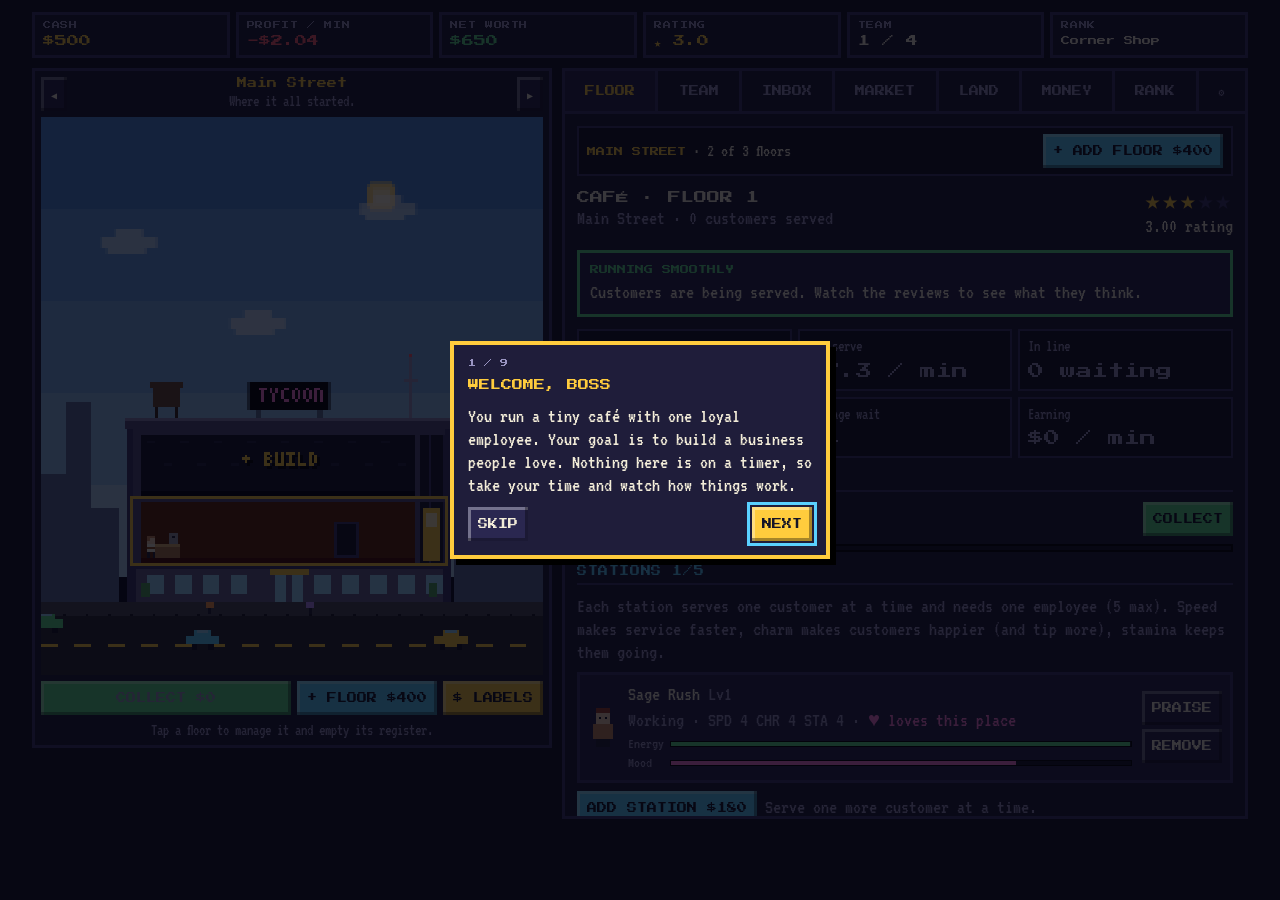
==== web/index.html @ 462e49bc "Add Tower Tycoon web and extension versions Web version deploys to Render as a static site (render.y" ====
<!doctype html>
<html lang="en">
<head>
<meta charset="utf-8">
<meta name="viewport" content="width=device-width,initial-scale=1">
<title>Tower Tycoon</title>
<meta name="description" content="A pixel-art business tycoon game. Build towers floor by floor, hire staff, serve customers, trade stocks and buy land.">
<meta name="theme-color" content="#141428">
<link rel="icon" href="icons/icon32.png">
<link rel="stylesheet" href="style.css">
<link rel="stylesheet" href="game.css">
</head>
<body>
<div class="app">
  <div class="hud" id="hud">
    <div class="stat cash"><b>CASH</b><span id="h-cash">$0</span></div>
    <div class="stat inc"><b>PROFIT / MIN</b><span id="h-inc">$0</span></div>
    <div class="stat nw"><b>NET WORTH</b><span id="h-nw">$0</span></div>
    <div class="stat rate"><b>RATING</b><span id="h-rate">★ 3.0</span></div>
    <div class="stat team"><b>TEAM</b><span id="h-team">1 / 4</span></div>
    <div class="stat rank"><b>RANK</b><span id="h-rank">Corner Shop</span></div>
  </div>

  <div class="main">
    <div class="towerbox" id="towerbox">
      <div class="lotbar">
        <button class="ghost" id="lot-prev" aria-label="Previous property">◀</button>
        <div class="lotname"><b id="lot-name">Main Street</b><span id="lot-bonus" class="muted"></span></div>
        <button class="ghost" id="lot-next" aria-label="Next property">▶</button>
      </div>
      <div class="towerscroll" id="towerscroll"><canvas id="tower" width="180" height="220" aria-label="Your tower. Tap a floor to manage it."></canvas></div>
      <div class="towerfoot">
        <button class="green" id="collect-all">COLLECT $0</button>
        <button class="cyan" id="add-floor">+ FLOOR</button>
        <button class="ghost" id="earn-toggle" aria-pressed="true">$ LABELS</button>
      </div>
      <div class="hint">Tap a floor to manage it and empty its register.</div>
    </div>

    <div class="panel">
      <div class="tabs" role="tablist" id="tabs">
        <button role="tab" data-tab="floor" aria-selected="true">FLOOR</button>
        <button role="tab" data-tab="team">TEAM<span class="badge" id="team-badge" hidden></span></button>
        <button role="tab" data-tab="inbox">INBOX<span class="badge" id="inbox-badge" hidden></span></button>
        <button role="tab" data-tab="market">MARKET</button>
        <button role="tab" data-tab="land">LAND</button>
        <button role="tab" data-tab="money">MONEY</button>
        <button role="tab" data-tab="records">RANK</button>
        <button role="tab" data-tab="settings" aria-label="Settings">⚙</button>
      </div>
      <div class="body" id="body"></div>
    </div>
  </div>
</div>
<div id="notes" class="notes" aria-live="polite"></div>
<div id="modal-root"></div>
<div id="tut-root"></div>
<script src="core.js"></script>
<script src="sfx.js"></script>
<script src="tower.js"></script>
<script src="game.js"></script>
</body>
</html>
---- web/style.css ----
/* Tower Tycoon shared styles. One committed look: a night-time arcade screen. */
[hidden]{display:none!important}
@font-face{font-family:"Press Start 2P";src:url(fonts/pressstart.woff2) format("woff2");font-display:swap}
@font-face{font-family:"VT323";src:url(fonts/vt323.woff2) format("woff2");font-display:swap}
:root{
  --night:#141428; --panel:#1f1d3a; --panel2:#2a2750; --line:#3d3a6e;
  --ink:#f2ecd8; --dim:#9a95c2; --gold:#ffcc3d; --green:#5ee08a; --red:#ff5d6c; --cyan:#5ad1ff; --pink:#ff7ad9; --orange:#ff9b4a;
  --pix:"Press Start 2P", ui-monospace, monospace;
  --term:"VT323", ui-monospace, "Courier New", monospace;
  color-scheme:dark;
}
*{box-sizing:border-box}
html,body{margin:0;min-height:100%}
body{background:var(--night);color:var(--ink);font-family:var(--term);font-size:20px;line-height:1.15;-webkit-font-smoothing:none}
button{font-family:var(--pix);font-size:10px;line-height:1.6;color:var(--night);background:var(--gold);border:0;padding:9px 10px;cursor:pointer;
  box-shadow:inset -3px -3px 0 rgba(0,0,0,.35),inset 3px 3px 0 rgba(255,255,255,.35)}
button:hover{filter:brightness(1.1)}
button:active{transform:translateY(2px)}
button:disabled{background:var(--line);color:var(--dim);cursor:not-allowed;filter:none;transform:none}
button:focus-visible,[tabindex]:focus-visible,input:focus-visible,select:focus-visible{outline:3px solid var(--cyan);outline-offset:2px}
button.ghost{background:var(--panel2);color:var(--ink)}
button.red{background:var(--red)} button.green{background:var(--green)} button.cyan{background:var(--cyan)} button.pink{background:var(--pink)}
h3{font-family:var(--pix);font-size:10px;margin:2px 0;color:var(--cyan);letter-spacing:.06em;font-weight:normal}
.row{display:flex;gap:8px;align-items:center;flex-wrap:wrap}
.spread{justify-content:space-between}
.card{background:var(--panel2);border:3px solid var(--line);padding:8px;display:flex;flex-direction:column;gap:6px;min-width:0}
.card.sel{border-color:var(--gold)}
.grid2{display:grid;grid-template-columns:repeat(auto-fill,minmax(190px,1fr));gap:8px}
.muted{color:var(--dim)}
.pill{font-family:var(--pix);font-size:8px;padding:4px 6px;background:var(--night);color:var(--ink);display:inline-block;white-space:nowrap}
.swatch{width:14px;height:14px;display:inline-block;border:2px solid #000;vertical-align:-2px}
.stars{color:var(--gold);letter-spacing:2px}
.bar{height:8px;background:var(--night);border:2px solid #000;position:relative}
.bar i{position:absolute;left:0;top:0;bottom:0;background:var(--green)}
.up{color:var(--green)} .down{color:var(--red)}
.toast{position:fixed;left:50%;bottom:20px;transform:translateX(-50%);background:var(--night);border:3px solid var(--gold);
  font-family:var(--pix);font-size:9px;line-height:1.6;padding:10px;z-index:60;max-width:90%;box-shadow:4px 4px 0 #000}
.deal{border-color:var(--gold);background:linear-gradient(var(--panel2),var(--panel2)) padding-box}
.deal .kind{font-family:var(--pix);font-size:8px;color:var(--night);background:var(--gold);align-self:flex-start;padding:4px 6px}
.deal b.t{font-family:var(--pix);font-size:11px;line-height:1.5;font-weight:normal}
@media (prefers-reduced-motion:reduce){*{animation:none!important;transition:none!important}}
---- web/game.css ----
.app{max-width:1240px;margin:0 auto;display:flex;flex-direction:column;gap:10px;padding:12px}
.hud{display:grid;grid-template-columns:repeat(auto-fit,minmax(140px,1fr));gap:6px}
.stat{background:var(--panel);border:3px solid var(--line);padding:6px 8px;min-width:0}
.stat b{display:block;font-family:var(--pix);font-size:8px;color:var(--dim);letter-spacing:.08em;margin-bottom:5px;font-weight:normal}
.stat span{font-family:var(--pix);font-size:12px;font-variant-numeric:tabular-nums;white-space:nowrap;overflow:hidden;text-overflow:ellipsis;display:block}
.cash span{color:var(--gold)} .nw span{color:var(--green)} .inc span{color:var(--cyan)} .rate span{color:var(--gold)} .rank span{font-size:9px;line-height:1.4;white-space:normal}
.stat.flash{animation:flash .6s steps(3) 2}
@keyframes flash{50%{border-color:var(--gold);background:var(--panel2)}}
.main{display:grid;grid-template-columns:minmax(320px,520px) 1fr;gap:10px;align-items:start}
@media (max-width:820px){.main{grid-template-columns:1fr}}
.towerbox{background:var(--panel);border:3px solid var(--line);padding:6px;display:flex;flex-direction:column;gap:6px}
.lotbar{display:grid;grid-template-columns:auto 1fr auto;gap:6px;align-items:center}
.lotname{text-align:center;display:flex;flex-direction:column;gap:2px;min-width:0}
.lotname b{font-family:var(--pix);font-size:10px;color:var(--gold);font-weight:normal}
.lotname span{font-size:16px}
.towerscroll{max-height:min(70vh,700px);overflow-y:auto;overflow-x:hidden;background:#0d0d20;scrollbar-color:var(--line) var(--night)}
#tower{width:100%;height:auto;display:block;image-rendering:pixelated;image-rendering:crisp-edges;cursor:pointer}
.towerfoot{display:grid;grid-template-columns:1fr auto auto;gap:6px}
.towerfoot button{font-size:10px}
#earn-toggle[aria-pressed="true"]{background:var(--gold);color:var(--night)}
.hint{font-size:16px;color:var(--dim);text-align:center}
.panel{background:var(--panel);border:3px solid var(--line);min-width:0;display:flex;flex-direction:column}
.tabs{display:flex;flex-wrap:wrap;border-bottom:3px solid var(--line)}
.tabs button{flex:1 1 auto;background:transparent;color:var(--dim);box-shadow:none;padding:12px 8px;border-right:3px solid var(--line);position:relative}
.tabs button:last-child{border-right:0}
.tabs button[aria-selected="true"]{background:var(--panel2);color:var(--gold)}
.badge{position:absolute;top:2px;right:2px;background:var(--red);color:var(--ink);font-size:7px;padding:2px 3px}
.body{padding:12px;display:flex;flex-direction:column;gap:12px;height:min(78vh,820px);overflow:auto}
.sec{display:flex;flex-direction:column;gap:8px}
.sec>h3{border-bottom:2px solid var(--line);padding-bottom:6px}
.why{border:3px solid var(--line);padding:10px;font-size:20px;display:flex;gap:10px;align-items:flex-start;background:var(--panel2)}
.why b{font-family:var(--pix);font-size:9px;line-height:1.6;font-weight:normal;display:block;margin-bottom:4px}
.why.good{border-color:var(--green)} .why.good b{color:var(--green)}
.why.warn{border-color:var(--gold)} .why.warn b{color:var(--gold)}
.why.bad{border-color:var(--red)} .why.bad b{color:var(--red)}
.tiles{display:grid;grid-template-columns:repeat(3,minmax(0,1fr));gap:6px}
@media (max-width:520px){.tiles{grid-template-columns:repeat(2,minmax(0,1fr))}}
.tile{background:var(--night);border:2px solid var(--line);padding:6px 8px;display:flex;flex-direction:column;gap:3px;min-width:0}
.tile span{font-size:16px;color:var(--dim)}
.tile b{font-family:var(--pix);font-size:10px;line-height:1.5;font-weight:normal;font-variant-numeric:tabular-nums}
.stars-big{font-size:26px;color:var(--gold);letter-spacing:2px;line-height:1}
.stars-big .off{color:var(--line)}
.head{display:flex;justify-content:space-between;align-items:flex-start;gap:10px;flex-wrap:wrap}
.head h2{font-family:var(--pix);font-size:13px;line-height:1.5;margin:0;font-weight:normal}
.slot{display:grid;grid-template-columns:auto 1fr auto;gap:10px;align-items:center;background:var(--panel2);border:3px solid var(--line);padding:8px;min-width:0}
.slot.empty{border-style:dashed}
.slot .who{display:flex;flex-direction:column;gap:3px;min-width:0}
.slot .who b{font-size:20px;font-weight:normal;color:var(--ink)}
.slot .acts{display:flex;flex-direction:column;gap:4px;align-items:stretch}
.minibars{display:grid;grid-template-columns:auto 1fr;gap:2px 6px;align-items:center;font-size:15px;color:var(--dim)}
.minibars .bar{height:6px;border-width:1px}
select{font-family:var(--pix);font-size:9px;background:var(--night);color:var(--ink);border:3px solid var(--line);padding:6px;max-width:100%}
.ava{width:30px;height:42px;position:relative;flex:none;image-rendering:pixelated}
.ava i{position:absolute;display:block}
.ava .h{left:8px;width:14px;top:2px;height:5px}
.ava .f{left:8px;width:14px;top:7px;height:11px}
.ava .s{left:5px;width:20px;top:18px;height:15px}
.ava .l{left:8px;width:14px;top:33px;height:8px;background:#22223a}
.ava .e1,.ava .e2{top:11px;width:2px;height:2px;background:#141428}
.ava .e1{left:11px}.ava .e2{left:17px}
.ava.lg{transform:scale(1.25);transform-origin:left center;margin-right:8px}
.seg{display:grid;grid-template-columns:repeat(4,1fr);gap:6px}
.seg button{background:var(--panel2);color:var(--ink);display:flex;flex-direction:column;gap:5px;align-items:flex-start;text-align:left;line-height:1.4;padding:8px}
.seg button small{font-family:var(--term);font-size:15px;color:var(--dim)}
.seg button[aria-pressed="true"]{background:var(--gold);color:var(--night)}
.seg button[aria-pressed="true"] small{color:#3a2a10}
@media (max-width:560px){.seg{grid-template-columns:repeat(2,1fr)}}
.reviews{display:flex;flex-direction:column;gap:6px}
.review{display:grid;grid-template-columns:auto 1fr;gap:8px;font-size:19px;border-left:4px solid var(--line);padding-left:8px}
.review .s{color:var(--gold);letter-spacing:1px}
.review .n{color:var(--dim)}
.emp{display:grid;grid-template-columns:auto 1fr;gap:12px;background:var(--panel2);border:3px solid var(--line);padding:10px}
.emp.alert{border-color:var(--red)} .emp.pts{border-color:var(--gold)}
.emp .top{display:flex;justify-content:space-between;gap:8px;flex-wrap:wrap;align-items:baseline}
.emp .name{font-family:var(--pix);font-size:11px;line-height:1.5}
.emp .meta{font-size:17px;color:var(--dim)}
.emp .stats{display:grid;grid-template-columns:auto 1fr auto;gap:3px 8px;align-items:center;font-size:16px}
.emp .stats .bar{height:7px}
.emp .row button{font-size:9px;padding:7px 8px}
.chip{font-family:var(--pix);font-size:7px;padding:3px 5px;background:var(--night);color:var(--ink);border:2px solid var(--line);white-space:nowrap}
.chip.fav{color:var(--pink)} .chip.trait{color:var(--cyan)}
.face{font-family:var(--pix);font-size:9px}
.item{background:var(--panel2);border:3px solid var(--line);padding:10px;display:flex;flex-direction:column;gap:8px}
.item .kind{font-family:var(--pix);font-size:8px;color:var(--night);background:var(--gold);align-self:flex-start;padding:4px 6px}
.item.deal .kind{background:var(--pink)}
.item h4{font-family:var(--pix);font-size:11px;line-height:1.5;margin:0;font-weight:normal}
.odds{display:grid;grid-template-columns:1fr auto;gap:2px 10px;font-size:18px}
table{width:100%;border-collapse:collapse;font-size:19px;font-variant-numeric:tabular-nums}
td,th{padding:5px 4px;border-bottom:2px solid var(--line);text-align:left;white-space:nowrap}
th{font-family:var(--pix);font-size:8px;color:var(--dim);font-weight:normal}
.tbl{overflow-x:auto}
.log{font-size:18px;display:flex;flex-direction:column;gap:3px}
.log div{border-left:4px solid var(--line);padding-left:6px}
.flow{display:grid;grid-template-columns:minmax(90px,1.1fr) 2fr auto;gap:8px;align-items:center;font-size:19px}
.flow span{min-width:0;overflow:hidden;text-overflow:ellipsis;white-space:nowrap}
.flow b{font-variant-numeric:tabular-nums;text-align:right;font-weight:normal}
.flow.total{border-top:2px solid var(--line);padding-top:6px;font-family:var(--pix);font-size:10px}
.fbar{height:10px;background:var(--night);border:2px solid #000;position:relative}
.fbar i{position:absolute;left:0;top:0;bottom:0}
.thumb{height:46px;border:2px solid #000;position:relative;overflow:hidden}
.thumb::after{content:"";position:absolute;left:38%;width:24%;bottom:8px;height:60%;background:repeating-linear-gradient(#55507f 0 3px,#2a2750 3px 7px)}
.thumb .gr{position:absolute;left:0;right:0;bottom:0;height:8px}
.toggle{display:flex;justify-content:space-between;align-items:center;gap:10px;padding:8px 0;border-bottom:2px solid var(--line)}
.notes{position:fixed;top:12px;right:12px;display:flex;flex-direction:column;gap:8px;z-index:50;width:min(340px,calc(100vw - 24px));pointer-events:none}
.note{background:var(--panel);border:3px solid var(--line);padding:10px;box-shadow:4px 4px 0 #000;animation:slidein .25s steps(4);pointer-events:auto;cursor:pointer}
.note b{display:block;font-family:var(--pix);font-size:10px;line-height:1.5;margin-bottom:4px;font-weight:normal}
.note p{margin:0;font-size:19px}
.note.good{border-color:var(--green)} .note.good b{color:var(--green)}
.note.big{border-color:var(--gold);background:#2d2614} .note.big b{color:var(--gold)}
.note.bad{border-color:var(--red)} .note.bad b{color:var(--red)}
.note.info{border-color:var(--cyan)} .note.info b{color:var(--cyan)}
.note.deal{border-color:var(--pink)} .note.deal b{color:var(--pink)}
.note.milestone{border-color:var(--gold);background:linear-gradient(135deg,#3a2a62,#2d2614)} .note.milestone b{color:var(--gold);font-size:12px}
.note.out{animation:slideout .3s steps(4) forwards}
@keyframes slidein{from{transform:translateX(110%)}}
@keyframes slideout{to{transform:translateX(110%);opacity:0}}
.modal{position:fixed;inset:0;background:rgba(5,5,15,.78);display:flex;align-items:center;justify-content:center;padding:16px;z-index:40}
.event{background:var(--panel);border:4px solid var(--gold);max-width:460px;width:100%;padding:16px;display:flex;flex-direction:column;gap:12px;box-shadow:8px 8px 0 #000;animation:pop .25s steps(4)}
@keyframes pop{from{transform:scale(.6)}to{transform:scale(1)}}
.event .tag{font-family:var(--pix);font-size:8px;color:var(--night);background:var(--gold);align-self:flex-start;padding:4px 6px}
.event h2{font-family:var(--pix);font-size:13px;line-height:1.5;margin:0;font-weight:normal}
.event p{margin:0;font-size:21px}
.event .big{font-family:var(--pix);font-size:20px;color:var(--gold);text-align:center;padding:8px 0}
.tut-hole{position:fixed;z-index:70;border:3px solid var(--gold);box-shadow:0 0 0 9999px rgba(5,5,15,.78);pointer-events:none;transition:all .25s steps(5)}
.tut-box{position:fixed;z-index:71;background:var(--panel);border:4px solid var(--gold);padding:14px;width:min(380px,calc(100vw - 24px));box-shadow:6px 6px 0 #000;display:flex;flex-direction:column;gap:10px}
.tut-box h2{font-family:var(--pix);font-size:11px;line-height:1.5;margin:0;color:var(--gold);font-weight:normal}
.tut-box p{margin:0;font-size:20px}
.tut-box .step{font-family:var(--pix);font-size:8px;color:var(--dim)}
.danger{margin-top:8px;border-top:2px dashed var(--line);padding-top:10px}

.towerrow{display:flex;justify-content:space-between;align-items:center;gap:8px;flex-wrap:wrap;background:var(--night);border:2px solid var(--line);padding:6px 8px;font-size:18px}
.towerrow b{font-family:var(--pix);font-size:9px;font-weight:normal;color:var(--gold)}

textarea.code{width:100%;min-height:90px;resize:vertical;font-family:ui-monospace,"Courier New",monospace;font-size:12px;line-height:1.3;background:var(--night);color:var(--ink);border:3px solid var(--line);padding:8px;word-break:break-all}
textarea.code:focus{outline:none;border-color:var(--gold)}
.filebtn{font-family:var(--pix);font-size:10px;line-height:1.6;padding:9px 10px;cursor:pointer;background:var(--panel2);color:var(--ink);box-shadow:inset -3px -3px 0 rgba(0,0,0,.35),inset 3px 3px 0 rgba(255,255,255,.35)}
.filebtn:focus-within{outline:3px solid var(--cyan)}
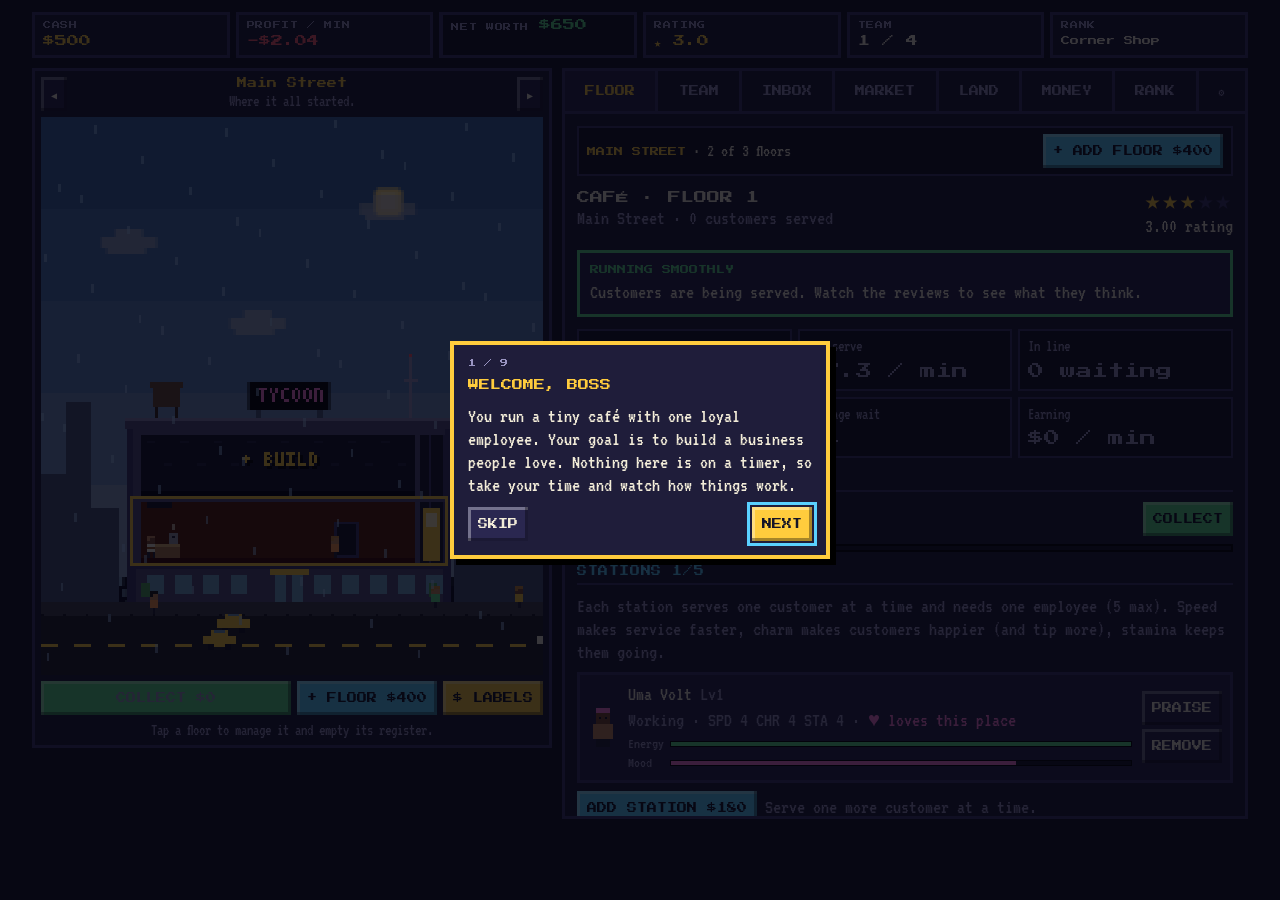
==== commit c3febb21: "v1.8.0: accounts with cloud saves across devices (Firebase) Co-Authored-By: Claude Opus 5.5 <noreply" ====
--- a/web/index.html
+++ b/web/index.html
@@ -58,6 +58,8 @@
 <script src="core.js"></script>
 <script src="sfx.js"></script>
 <script src="tower.js"></script>
+<script src="cloud-config.js"></script>
+<script src="cloud.js"></script>
 <script src="game.js"></script>
 </body>
 </html>
--- a/web/game.css
+++ b/web/game.css
@@ -135,3 +135,100 @@
 textarea.code:focus{outline:none;border-color:var(--gold)}
 .filebtn{font-family:var(--pix);font-size:10px;line-height:1.6;padding:9px 10px;cursor:pointer;background:var(--panel2);color:var(--ink);box-shadow:inset -3px -3px 0 rgba(0,0,0,.35),inset 3px 3px 0 rgba(255,255,255,.35)}
 .filebtn:focus-within{outline:3px solid var(--cyan)}
+
+/* sub tabs */
+.subtabs{display:flex;gap:0;border:3px solid var(--line)}
+.subtabs button{flex:1;background:transparent;color:var(--dim);box-shadow:none;border-right:3px solid var(--line);padding:10px 6px}
+.subtabs button:last-child{border-right:0}
+.subtabs button[aria-pressed="true"]{background:var(--panel2);color:var(--gold)}
+/* team summary */
+.tstats{display:grid;grid-template-columns:repeat(6,minmax(0,1fr));gap:6px}
+@media (max-width:640px){.tstats{grid-template-columns:repeat(3,minmax(0,1fr))}}
+.tstats>*{background:var(--night);border:2px solid var(--line);padding:6px;display:flex;flex-direction:column;gap:3px;align-items:flex-start;box-shadow:none;color:var(--ink);text-align:left;min-width:0}
+.tstats b{font-family:var(--pix);font-size:12px;font-weight:normal}
+.tstats span{font-family:var(--term);font-size:15px;color:var(--dim);white-space:nowrap;overflow:hidden;text-overflow:ellipsis;max-width:100%}
+.tstats .warn{border-color:var(--gold)} .tstats .bad{border-color:var(--red)} .tstats .gold b{color:var(--gold)}
+.bulk{display:flex;flex-wrap:wrap;gap:6px}
+.bulk:empty{display:none}
+.tcontrols{display:flex;flex-direction:column;gap:6px}
+.chips{display:flex;flex-wrap:wrap;gap:4px}
+.chips button{background:var(--night);color:var(--dim);box-shadow:none;border:2px solid var(--line);font-size:8px;padding:6px 7px}
+.chips button[aria-pressed="true"]{color:var(--night);background:var(--gold);border-color:var(--gold)}
+#tsearch{flex:1;min-width:120px;font-family:var(--term);font-size:19px;background:var(--night);color:var(--ink);border:3px solid var(--line);padding:5px 8px}
+#tsearch:focus{outline:none;border-color:var(--gold)}
+/* compact staff list */
+.elist{display:flex;flex-direction:column;gap:4px}
+.erow{background:var(--panel2);border:2px solid var(--line)}
+.erow.alert{border-color:var(--red)} .erow.open{border-color:var(--gold)}
+.ehead{width:100%;display:grid;grid-template-columns:16px minmax(0,1fr) 34px minmax(60px,110px) 128px 12px;gap:10px;align-items:center;background:transparent;box-shadow:none;color:var(--ink);padding:4px 8px;text-align:left}
+.ehead:hover{background:#322e5c;filter:none}
+.ehead .ava{width:15px;height:21px}.ehead .ava .h{left:4px;width:7px;top:1px;height:3px}.ehead .ava .f{left:4px;width:7px;top:3px;height:6px}.ehead .ava .s{left:2px;width:11px;top:9px;height:8px}.ehead .ava .l{left:4px;width:7px;top:17px;height:4px}.ehead .ava .e1,.ehead .ava .e2{top:5px;width:1px;height:1px}.ehead .ava .e1{left:6px}.ehead .ava .e2{left:9px}
+.ehead{padding:3px 8px}.ename{line-height:1.05}
+.ename{display:flex;flex-direction:column;min-width:0}
+.ename b{font-family:var(--term);font-size:19px;font-weight:normal;white-space:nowrap;overflow:hidden;text-overflow:ellipsis}
+.ename small{font-family:var(--term);font-size:15px;color:var(--dim);white-space:nowrap;overflow:hidden;text-overflow:ellipsis}
+.elv{font-family:var(--pix);font-size:8px;color:var(--gold)}
+.emini{display:flex;flex-direction:column;gap:3px}
+.emini .bar{height:5px;border-width:1px;display:block}
+.eflags{display:flex;gap:3px;align-items:center;justify-content:flex-end;min-width:0}
+.eflags .f{font-style:normal;font-family:var(--pix);font-size:7px;padding:3px 4px;background:var(--night);border:1px solid var(--line)}
+.f.gold{color:var(--gold)} .f.red{color:var(--red)} .f.pink{color:var(--pink)} .f.cyan{color:var(--cyan)}
+.mw{font-family:var(--pix);font-size:7px;min-width:42px;text-align:right}
+.chev{font-size:10px;color:var(--dim)}
+@media (max-width:560px){.ehead{grid-template-columns:16px minmax(0,1fr) 34px auto}.emini,.chev{display:none}.mw{display:none}}
+.edetail{border-top:2px solid var(--line);padding:10px;display:flex;flex-direction:column;gap:8px}
+.edetail .stats{display:grid;grid-template-columns:auto 1fr auto;gap:3px 8px;align-items:center;font-size:16px}
+.edetail .stats .bar{height:7px}
+.edetail .row button{font-size:9px;padding:7px 8px}
+/* market */
+.penny{font-family:var(--pix);font-size:6px;padding:2px 3px;background:var(--orange);color:var(--night);vertical-align:2px}
+.seg5{grid-template-columns:repeat(5,1fr)} .seg3{grid-template-columns:repeat(3,1fr)}
+@media (max-width:560px){.seg5{grid-template-columns:repeat(3,1fr)}.seg3{grid-template-columns:1fr}}
+.lbl{font-family:var(--pix);font-size:8px;min-width:36px}
+.tl{font-family:var(--term);font-size:19px;font-weight:normal;color:var(--ink)}
+.why a{color:var(--cyan)}
+
+/* market revamp */
+.perks{display:flex;flex-wrap:wrap;gap:4px;align-items:center;background:var(--night);border:2px solid var(--line);padding:6px}
+.perks>b{font-family:var(--pix);font-size:8px;color:var(--green);font-weight:normal;margin-right:4px}
+.perk{font-family:var(--term);font-size:15px;color:var(--dim);border:1px solid var(--line);padding:1px 6px}
+.perk.on{color:var(--ink);border-color:var(--green)}
+.news{display:flex;flex-direction:column;gap:4px}
+.nw{display:grid;grid-template-columns:minmax(80px,auto) 1fr auto;gap:8px;align-items:baseline;background:var(--night);border-left:4px solid var(--line);padding:4px 8px;font-size:18px}
+.nw.pos{border-left-color:var(--green)} .nw.neg{border-left-color:var(--red)}
+.nt{font-family:var(--pix);font-size:7px;white-space:nowrap} .nw.pos .nt{color:var(--green)} .nw.neg .nt{color:var(--red)}
+.na{font-size:15px;color:var(--dim);white-space:nowrap}
+.pend{font-style:normal;font-family:var(--pix);font-size:7px;color:var(--night);background:var(--gold);padding:2px 4px;animation:blink 1s steps(2) infinite}
+@media (max-width:560px){.nw{grid-template-columns:1fr}}
+table.stocks td{padding:3px 4px}
+table.stocks tr[data-act]{cursor:pointer}
+table.stocks tr.sel{background:#2a2750}
+tr.sech td{font-family:var(--pix);font-size:8px;color:var(--dim);padding-top:10px;border-bottom:2px solid var(--line)}
+.rt{font-family:var(--pix);font-size:7px;padding:2px 4px}
+.rt.buy{background:var(--green);color:var(--night)} .rt.sell{background:var(--red);color:var(--night)} .rt.hold{background:var(--line);color:var(--ink)}
+.divb{font-family:var(--pix);font-size:6px;padding:2px 3px;background:var(--gold);color:var(--night);vertical-align:2px}
+.sdet .sname{font-family:var(--pix);font-size:11px;font-weight:normal}
+.chipsrow{display:flex;flex-wrap:wrap;gap:4px}
+.chipsrow .chip{font-family:var(--term);font-size:16px;padding:2px 6px}
+.chip.divc{color:var(--gold)}
+.secbar{display:flex;height:12px;border:2px solid #000;background:var(--night)}
+.secbar i{display:block;height:100%}
+.bcard{display:grid;grid-template-columns:auto 1fr auto;gap:10px;align-items:start;background:var(--panel2);border:3px solid var(--line);padding:8px}
+.bcard .who{display:flex;flex-direction:column;gap:5px;min-width:0}
+.bpos{background:var(--night);border:2px solid var(--line);padding:4px 8px;font-size:18px}
+
+/* panel sections never shrink; the panel scrolls instead (fixes the stock list collapsing to zero height) */
+.body>*{flex-shrink:0}
+
+.tchips button{font-size:7px}
+.tchips button.over{border-color:var(--red);color:var(--red)}
+.tchips button.over[aria-pressed="true"]{background:var(--red);color:var(--night)}
+.card.excl{border-color:var(--gold)}
+/* accounts */
+.acct{border-color:var(--cyan)}
+.acctform{display:flex;flex-wrap:wrap;gap:8px;margin:6px 0}
+.acctform input{flex:1 1 180px;min-width:0;font-family:var(--term);font-size:19px;background:var(--night);color:var(--ink);border:3px solid var(--line);padding:8px}
+.acctform input:focus{outline:none;border-color:var(--gold)}
+.cchoice{display:grid;grid-template-columns:1fr 1fr;gap:8px;margin:8px 0}
+.cchoice .card{padding:8px}
+@media (max-width:520px){.cchoice{grid-template-columns:1fr}}
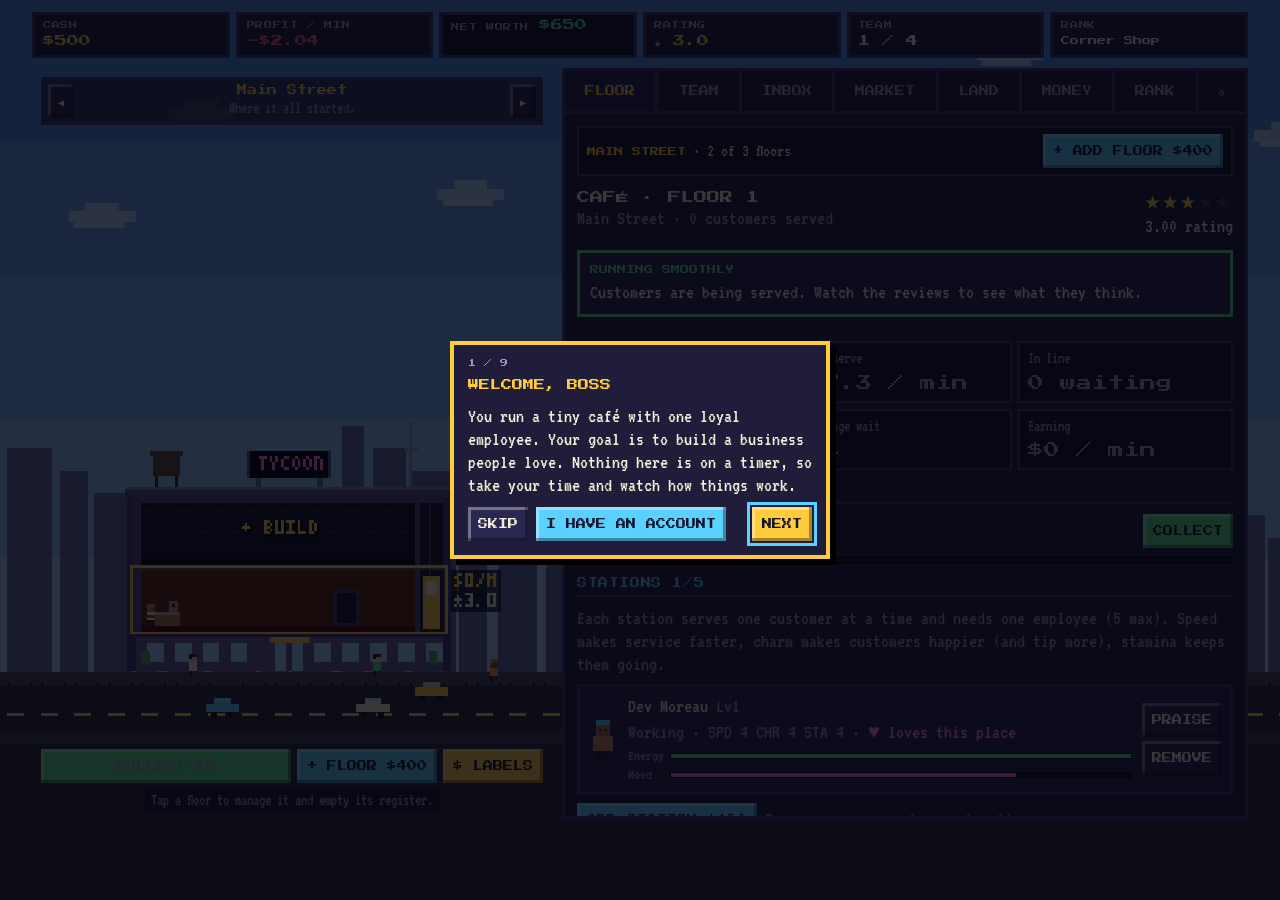
==== commit 157562b5: "v1.12.0: full-screen world background, towers shrink to fit, shops shown in the tower view Co-Author" ====
--- a/web/index.html
+++ b/web/index.html
@@ -11,6 +11,7 @@
 <link rel="stylesheet" href="game.css">
 </head>
 <body>
+<canvas id="world" aria-hidden="true"></canvas>
 <div class="app">
   <div class="hud" id="hud">
     <div class="stat cash"><b>CASH</b><span id="h-cash">$0</span></div>
@@ -34,7 +35,7 @@
         <button class="cyan" id="add-floor">+ FLOOR</button>
         <button class="ghost" id="earn-toggle" aria-pressed="true">$ LABELS</button>
       </div>
-      <div class="hint">Tap a floor to manage it and empty its register.</div>
+      <div class="hint" id="tower-hint">Tap a floor to manage it and empty its register.</div>
     </div>
 
     <div class="panel">
--- a/web/game.css
+++ b/web/game.css
@@ -8,13 +8,20 @@
 @keyframes flash{50%{border-color:var(--gold);background:var(--panel2)}}
 .main{display:grid;grid-template-columns:minmax(320px,520px) 1fr;gap:10px;align-items:start}
 @media (max-width:820px){.main{grid-template-columns:1fr}}
-.towerbox{background:var(--panel);border:3px solid var(--line);padding:6px;display:flex;flex-direction:column;gap:6px}
+.towerbox{min-width:0;background:transparent;border:3px solid transparent;padding:6px;display:flex;flex-direction:column;gap:6px}
 .lotbar{display:grid;grid-template-columns:auto 1fr auto;gap:6px;align-items:center}
 .lotname{text-align:center;display:flex;flex-direction:column;gap:2px;min-width:0}
 .lotname b{font-family:var(--pix);font-size:10px;color:var(--gold);font-weight:normal}
 .lotname span{font-size:16px}
-.towerscroll{max-height:min(70vh,700px);overflow-y:auto;overflow-x:hidden;background:#0d0d20;scrollbar-color:var(--line) var(--night)}
-#tower{width:100%;height:auto;display:block;image-rendering:pixelated;image-rendering:crisp-edges;cursor:pointer}
+.towerscroll{width:100%;min-width:0;height:min(68vh,680px);overflow:hidden;display:flex;justify-content:center;align-items:flex-end}
+#tower{display:block;flex:none;image-rendering:pixelated;image-rendering:crisp-edges;cursor:pointer}
+/* the property's world fills the whole screen behind everything */
+#world{position:fixed;left:0;top:0;z-index:-1;image-rendering:pixelated;image-rendering:crisp-edges;pointer-events:none}
+.lotbar,.towerfoot{position:relative}
+.lotbar{background:rgba(20,20,40,.72);padding:4px;border:3px solid var(--line)}
+.hint{background:rgba(20,20,40,.72);padding:2px 6px;align-self:center}
+body.shopmode #earn-toggle{display:none}
+body.shopmode .towerfoot{grid-template-columns:1fr 1fr}
 .towerfoot{display:grid;grid-template-columns:1fr auto auto;gap:6px}
 .towerfoot button{font-size:10px}
 #earn-toggle[aria-pressed="true"]{background:var(--gold);color:var(--night)}
@@ -232,3 +239,23 @@
 .cchoice{display:grid;grid-template-columns:1fr 1fr;gap:8px;margin:8px 0}
 .cchoice .card{padding:8px}
 @media (max-width:520px){.cchoice{grid-template-columns:1fr}}
+/* special guests on the floor panel */
+.guests{display:flex;flex-wrap:wrap;gap:6px;margin:6px 0}
+.guests span{border:2px solid;padding:3px 6px;font-size:17px}
+.guests i{font-style:normal;color:var(--ink)}
+.g-critic{color:var(--gold);border-color:var(--gold)}
+.g-celeb{color:var(--pink);border-color:var(--pink)}
+.g-influencer{color:var(--cyan);border-color:var(--cyan)}
+/* shops */
+.shops .card.shop canvas{width:100%;height:auto;aspect-ratio:120/64;image-rendering:pixelated;display:block;border:2px solid var(--line);margin-bottom:6px;background:var(--night)}
+.shops .card.shop:not(.owned) canvas{filter:saturate(.35) brightness(.7)}
+.shops .card.shop.owned{border-color:var(--green)}
+.shops .card.shop.owned{cursor:pointer}
+.shops .card.shop.owned:hover,.shops .card.shop.owned:focus-visible{border-color:var(--gold);outline:none}
+.tapme{color:var(--gold)}
+canvas.shopcv.big{width:100%;height:auto;aspect-ratio:120/64;image-rendering:pixelated;display:block;border:3px solid var(--line);margin:8px 0;background:var(--night)}
+input.shopname{flex:1;min-width:120px;font-family:var(--term);font-size:19px;background:var(--night);color:var(--ink);border:3px solid var(--line);padding:5px 8px}
+input.shopname:focus{outline:none;border-color:var(--gold)}
+.swatches{gap:6px;margin-top:6px}
+.swatches .sw{width:28px;height:28px;min-width:0;padding:0;border:3px solid var(--line)}
+.swatches .sw.on{border-color:var(--ink);box-shadow:0 0 0 2px var(--gold)}
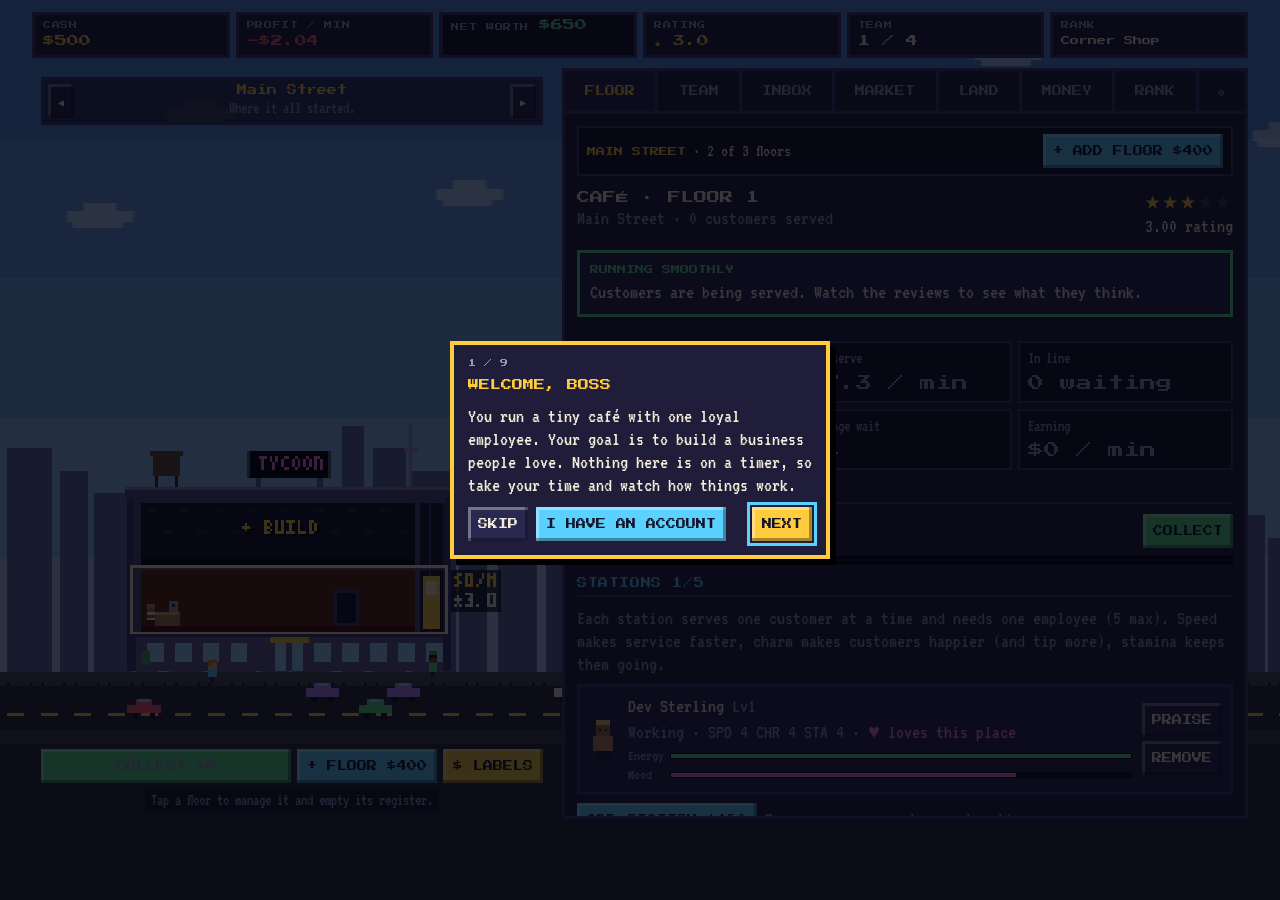
==== commit ad347a64: "v1.12.2: people and cars use the full-width street Co-Authored-By: Claude Opus 5.5 <noreply@anthropi" ====
--- a/web/index.html
+++ b/web/index.html
@@ -12,6 +12,7 @@
 </head>
 <body>
 <canvas id="world" aria-hidden="true"></canvas>
+<canvas id="street" aria-hidden="true"></canvas>
 <div class="app">
   <div class="hud" id="hud">
     <div class="stat cash"><b>CASH</b><span id="h-cash">$0</span></div>
--- a/web/game.css
+++ b/web/game.css
@@ -108,7 +108,7 @@
 .thumb::after{content:"";position:absolute;left:38%;width:24%;bottom:8px;height:60%;background:repeating-linear-gradient(#55507f 0 3px,#2a2750 3px 7px)}
 .thumb .gr{position:absolute;left:0;right:0;bottom:0;height:8px}
 .toggle{display:flex;justify-content:space-between;align-items:center;gap:10px;padding:8px 0;border-bottom:2px solid var(--line)}
-.notes{position:fixed;top:12px;right:12px;display:flex;flex-direction:column;gap:8px;z-index:50;width:min(340px,calc(100vw - 24px));pointer-events:none}
+.notes{position:fixed;bottom:12px;right:12px;display:flex;flex-direction:column-reverse;gap:8px;z-index:50;width:min(340px,calc(100vw - 24px));pointer-events:none}
 .note{background:var(--panel);border:3px solid var(--line);padding:10px;box-shadow:4px 4px 0 #000;animation:slidein .25s steps(4);pointer-events:auto;cursor:pointer}
 .note b{display:block;font-family:var(--pix);font-size:10px;line-height:1.5;margin-bottom:4px;font-weight:normal}
 .note p{margin:0;font-size:19px}
@@ -259,3 +259,6 @@
 .swatches{gap:6px;margin-top:6px}
 .swatches .sw{width:28px;height:28px;min-width:0;padding:0;border:3px solid var(--line)}
 .swatches .sw.on{border-color:var(--ink);box-shadow:0 0 0 2px var(--gold)}
+/* street layer: people and cars walk in front of the tower but behind the panels */
+#street{position:fixed;left:0;top:0;z-index:1;image-rendering:pixelated;image-rendering:crisp-edges;pointer-events:none}
+.hud,.panel,.lotbar,.towerfoot,.hint{position:relative;z-index:2}
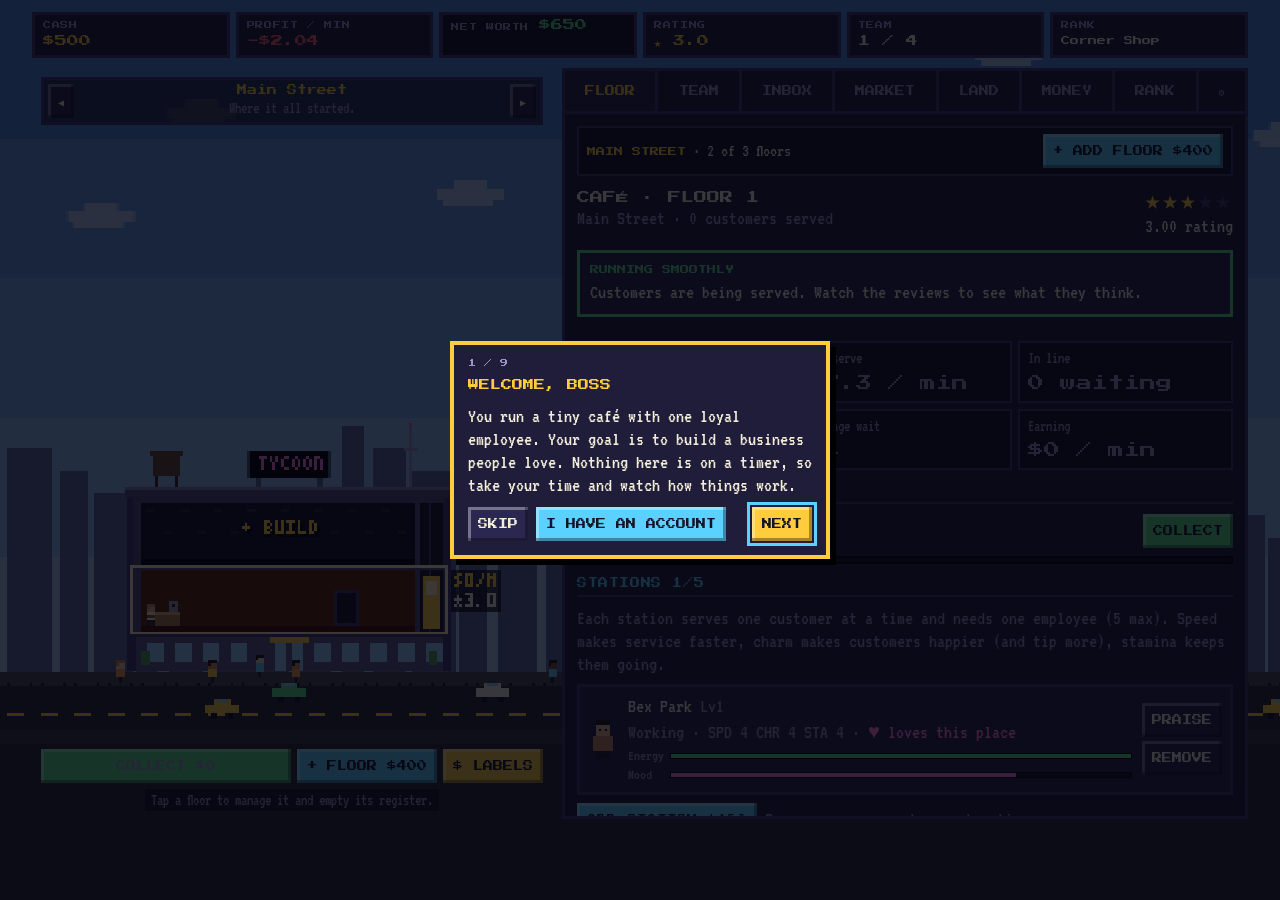
==== commit 4dd0d1fb: "v1.12.3: keep the layout right even with a stale cached stylesheet; cache-bust web assets Co-Authore" ====
--- a/web/index.html
+++ b/web/index.html
@@ -7,8 +7,8 @@
 <meta name="description" content="A pixel-art business tycoon game. Build towers floor by floor, hire staff, serve customers, trade stocks and buy land.">
 <meta name="theme-color" content="#141428">
 <link rel="icon" href="icons/icon32.png">
-<link rel="stylesheet" href="style.css">
-<link rel="stylesheet" href="game.css">
+<link rel="stylesheet" href="style.css?v=1.12.3">
+<link rel="stylesheet" href="game.css?v=1.12.3">
 </head>
 <body>
 <canvas id="world" aria-hidden="true"></canvas>
@@ -57,11 +57,11 @@
 <div id="notes" class="notes" aria-live="polite"></div>
 <div id="modal-root"></div>
 <div id="tut-root"></div>
-<script src="core.js"></script>
-<script src="sfx.js"></script>
-<script src="tower.js"></script>
-<script src="cloud-config.js"></script>
-<script src="cloud.js"></script>
-<script src="game.js"></script>
+<script src="core.js?v=1.12.3"></script>
+<script src="sfx.js?v=1.12.3"></script>
+<script src="tower.js?v=1.12.3"></script>
+<script src="cloud-config.js?v=1.12.3"></script>
+<script src="cloud.js?v=1.12.3"></script>
+<script src="game.js?v=1.12.3"></script>
 </body>
 </html>
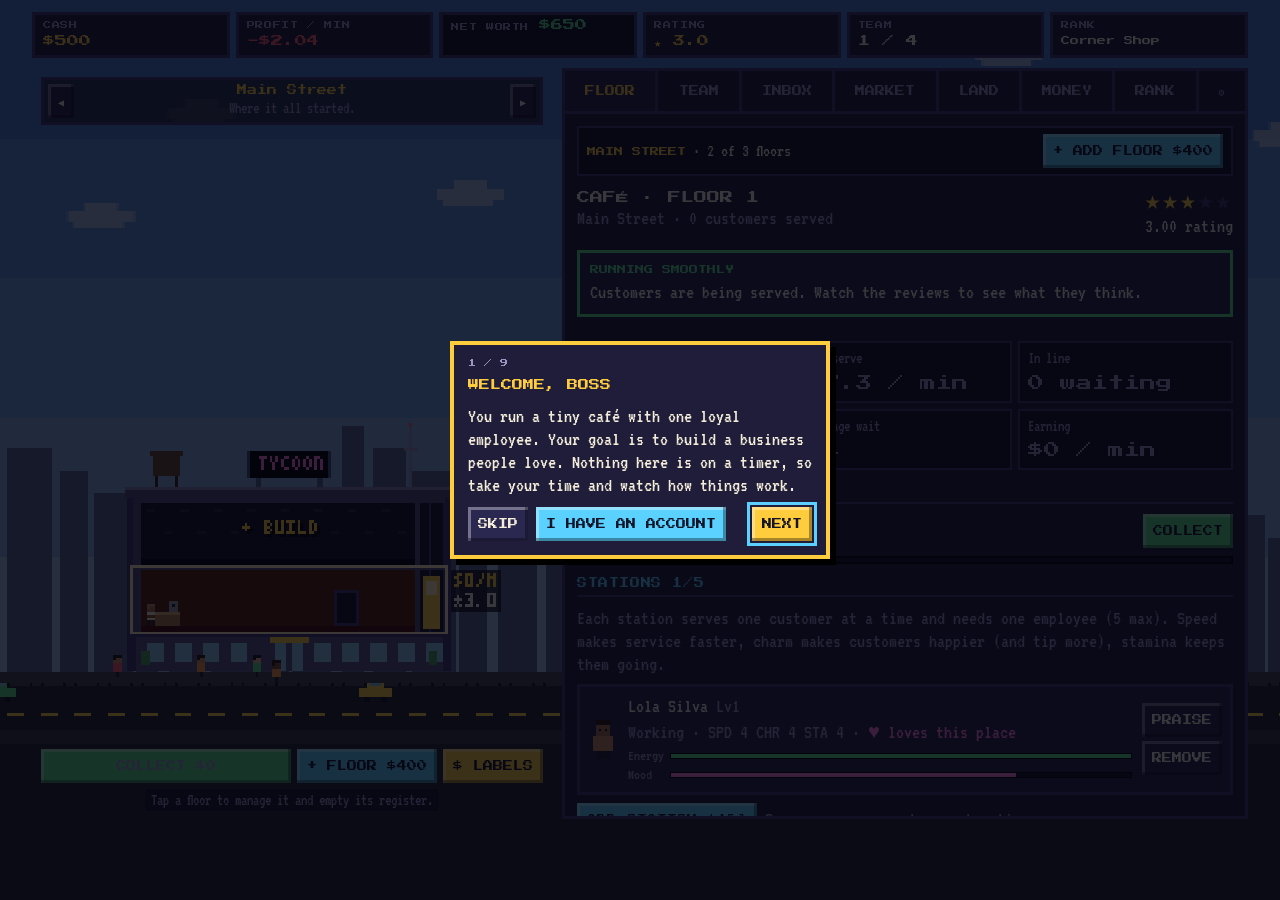
==== commit 928f3e62: "v1.12.4: rarer, quieter special guests; Fewer pop-ups setting Co-Authored-By: Claude Opus 5.5 <norep" ====
--- a/web/index.html
+++ b/web/index.html
@@ -7,8 +7,8 @@
 <meta name="description" content="A pixel-art business tycoon game. Build towers floor by floor, hire staff, serve customers, trade stocks and buy land.">
 <meta name="theme-color" content="#141428">
 <link rel="icon" href="icons/icon32.png">
-<link rel="stylesheet" href="style.css?v=1.12.3">
-<link rel="stylesheet" href="game.css?v=1.12.3">
+<link rel="stylesheet" href="style.css?v=1.12.4">
+<link rel="stylesheet" href="game.css?v=1.12.4">
 </head>
 <body>
 <canvas id="world" aria-hidden="true"></canvas>
@@ -57,11 +57,11 @@
 <div id="notes" class="notes" aria-live="polite"></div>
 <div id="modal-root"></div>
 <div id="tut-root"></div>
-<script src="core.js?v=1.12.3"></script>
-<script src="sfx.js?v=1.12.3"></script>
-<script src="tower.js?v=1.12.3"></script>
-<script src="cloud-config.js?v=1.12.3"></script>
-<script src="cloud.js?v=1.12.3"></script>
-<script src="game.js?v=1.12.3"></script>
+<script src="core.js?v=1.12.4"></script>
+<script src="sfx.js?v=1.12.4"></script>
+<script src="tower.js?v=1.12.4"></script>
+<script src="cloud-config.js?v=1.12.4"></script>
+<script src="cloud.js?v=1.12.4"></script>
+<script src="game.js?v=1.12.4"></script>
 </body>
 </html>
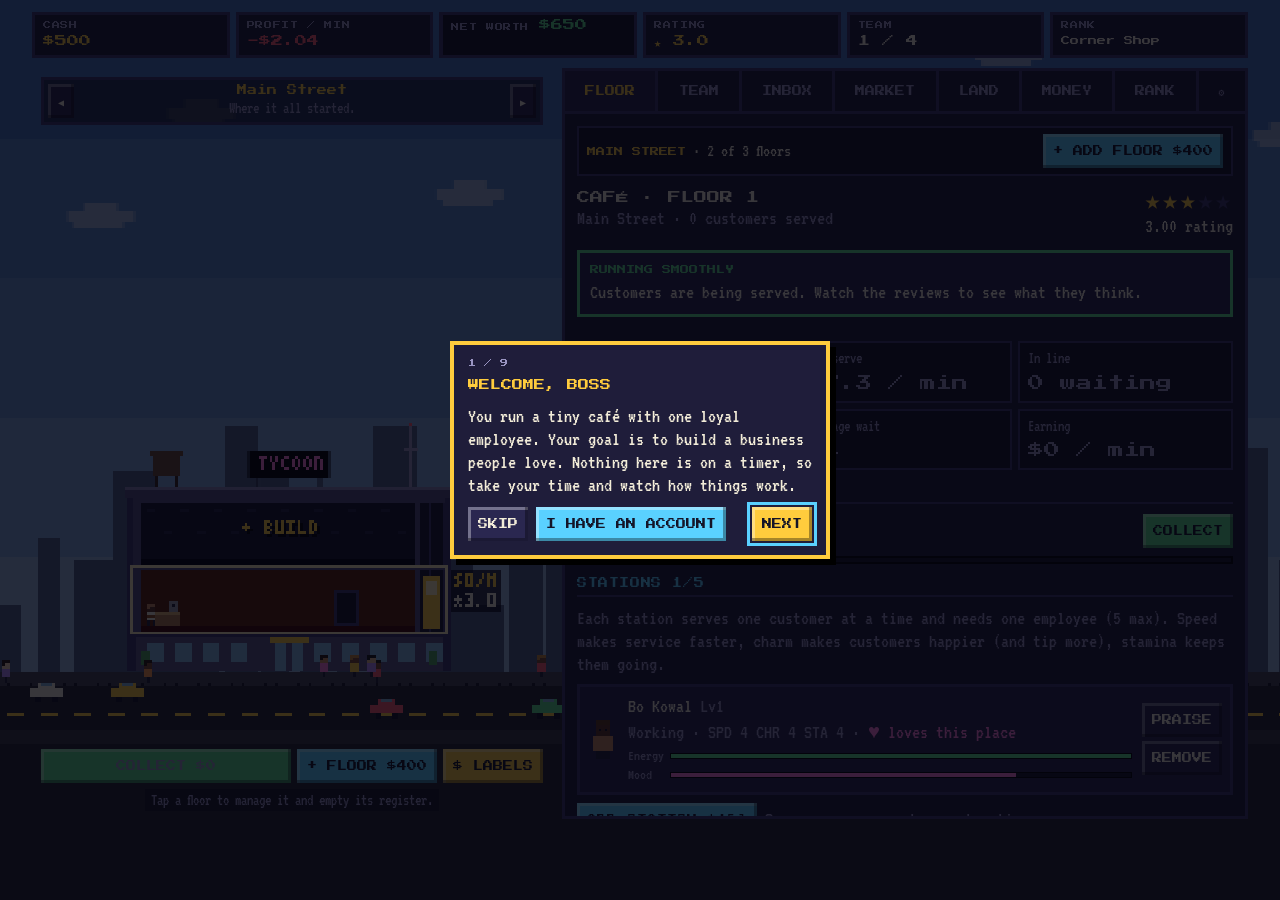
==== commit 206ab65f: "v1.13.0: drive-down-the-road transition between properties with blended scenery Co-Authored-By: Clau" ====
--- a/web/index.html
+++ b/web/index.html
@@ -7,8 +7,8 @@
 <meta name="description" content="A pixel-art business tycoon game. Build towers floor by floor, hire staff, serve customers, trade stocks and buy land.">
 <meta name="theme-color" content="#141428">
 <link rel="icon" href="icons/icon32.png">
-<link rel="stylesheet" href="style.css?v=1.12.4">
-<link rel="stylesheet" href="game.css?v=1.12.4">
+<link rel="stylesheet" href="style.css?v=1.13.0">
+<link rel="stylesheet" href="game.css?v=1.13.0">
 </head>
 <body>
 <canvas id="world" aria-hidden="true"></canvas>
@@ -57,11 +57,11 @@
 <div id="notes" class="notes" aria-live="polite"></div>
 <div id="modal-root"></div>
 <div id="tut-root"></div>
-<script src="core.js?v=1.12.4"></script>
-<script src="sfx.js?v=1.12.4"></script>
-<script src="tower.js?v=1.12.4"></script>
-<script src="cloud-config.js?v=1.12.4"></script>
-<script src="cloud.js?v=1.12.4"></script>
-<script src="game.js?v=1.12.4"></script>
+<script src="core.js?v=1.13.0"></script>
+<script src="sfx.js?v=1.13.0"></script>
+<script src="tower.js?v=1.13.0"></script>
+<script src="cloud-config.js?v=1.13.0"></script>
+<script src="cloud.js?v=1.13.0"></script>
+<script src="game.js?v=1.13.0"></script>
 </body>
 </html>
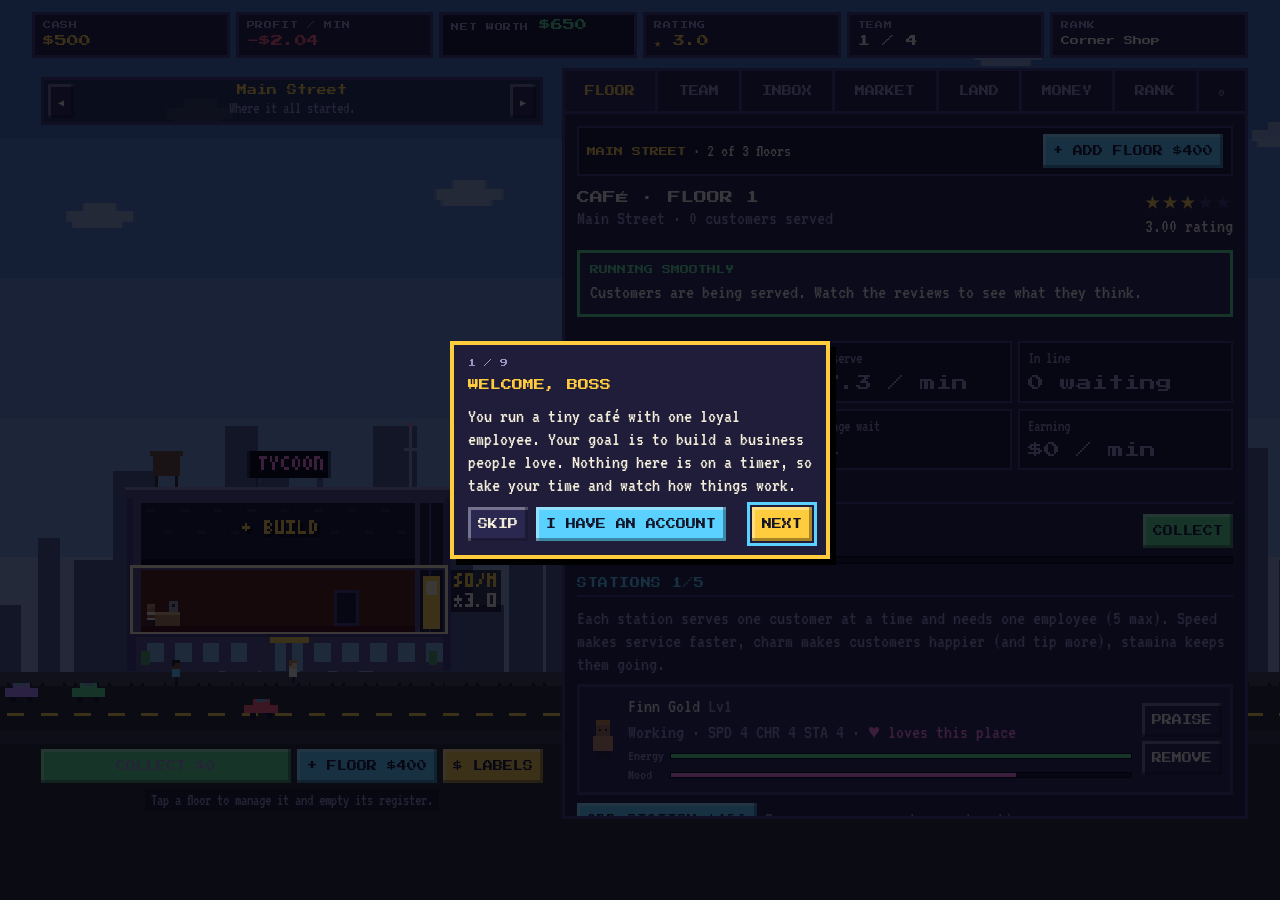
==== commit 4342ad53: "v1.14.0: mobile layout with bottom tab bar, installable to home screen Co-Authored-By: Claude Opus 5" ====
--- a/web/index.html
+++ b/web/index.html
@@ -2,13 +2,19 @@
 <html lang="en">
 <head>
 <meta charset="utf-8">
-<meta name="viewport" content="width=device-width,initial-scale=1">
+<meta name="viewport" content="width=device-width,initial-scale=1,viewport-fit=cover">
 <title>Tower Tycoon</title>
 <meta name="description" content="A pixel-art business tycoon game. Build towers floor by floor, hire staff, serve customers, trade stocks and buy land.">
 <meta name="theme-color" content="#141428">
 <link rel="icon" href="icons/icon32.png">
-<link rel="stylesheet" href="style.css?v=1.13.0">
-<link rel="stylesheet" href="game.css?v=1.13.0">
+<link rel="manifest" href="manifest.webmanifest">
+<link rel="apple-touch-icon" href="icons/icon180.png">
+<meta name="apple-mobile-web-app-capable" content="yes">
+<meta name="mobile-web-app-capable" content="yes">
+<meta name="apple-mobile-web-app-status-bar-style" content="black-translucent">
+<meta name="apple-mobile-web-app-title" content="Tycoon">
+<link rel="stylesheet" href="style.css?v=1.14.0">
+<link rel="stylesheet" href="game.css?v=1.14.0">
 </head>
 <body>
 <canvas id="world" aria-hidden="true"></canvas>
@@ -57,11 +63,11 @@
 <div id="notes" class="notes" aria-live="polite"></div>
 <div id="modal-root"></div>
 <div id="tut-root"></div>
-<script src="core.js?v=1.13.0"></script>
-<script src="sfx.js?v=1.13.0"></script>
-<script src="tower.js?v=1.13.0"></script>
-<script src="cloud-config.js?v=1.13.0"></script>
-<script src="cloud.js?v=1.13.0"></script>
-<script src="game.js?v=1.13.0"></script>
+<script src="core.js?v=1.14.0"></script>
+<script src="sfx.js?v=1.14.0"></script>
+<script src="tower.js?v=1.14.0"></script>
+<script src="cloud-config.js?v=1.14.0"></script>
+<script src="cloud.js?v=1.14.0"></script>
+<script src="game.js?v=1.14.0"></script>
 </body>
 </html>
--- a/web/game.css
+++ b/web/game.css
@@ -262,3 +262,56 @@
 /* street layer: people and cars walk in front of the tower but behind the panels */
 #street{position:fixed;left:0;top:0;z-index:1;image-rendering:pixelated;image-rendering:crisp-edges;pointer-events:none}
 .hud,.panel,.lotbar,.towerfoot,.hint{position:relative;z-index:2}
+
+/* ---------- phones: everything fits the screen, tabs become a bottom bar ---------- */
+@media (max-width:820px){
+  html,body{height:100%;overflow:hidden;overscroll-behavior:none}
+  body{touch-action:manipulation;-webkit-tap-highlight-color:transparent}
+  .app{height:100vh;height:100dvh;max-width:none;padding:max(6px,env(safe-area-inset-top)) 6px 0;gap:6px;box-sizing:border-box;display:flex;flex-direction:column}
+  .hud{grid-template-columns:repeat(3,minmax(0,1fr));gap:4px;flex:none}
+  .stat{padding:3px 6px;border-width:2px}
+  .stat b{font-size:6px;margin-bottom:3px}
+  .stat span{font-size:10px}
+  .rank span{font-size:7px;white-space:nowrap}
+  .main{display:flex!important;flex-direction:column;align-items:stretch!important;gap:6px;flex:1;min-height:0;min-width:0;width:100%}
+  .panel,.towerbox{width:100%;min-width:0;max-width:100%;box-sizing:border-box}
+  .body{overflow-x:hidden}
+  .note:nth-child(n+3){display:none}
+  table.stocks th:nth-child(4),table.stocks td:nth-child(4),table.stocks th:nth-child(6),table.stocks td:nth-child(6){display:none}
+  table.stocks td,table.stocks th{padding-left:4px;padding-right:4px}
+  .towerbox{flex:none;height:38vh;height:38dvh;padding:0;gap:4px;border:0!important}
+  .lotbar{padding:2px;border-width:2px;gap:4px}
+  .lotbar button{padding:4px 12px;min-height:32px}
+  .lotname b{font-size:9px}
+  .lotname span{font-size:13px;white-space:nowrap;overflow:hidden;text-overflow:ellipsis}
+  .towerscroll{flex:1;height:auto!important;min-height:0}
+  .towerfoot{gap:4px}
+  .towerfoot button{font-size:8px;padding:7px 4px;min-height:32px}
+  .hint{display:none!important}
+  .panel{flex:1;min-height:0;border-width:2px}
+  .body{height:auto!important;flex:1;min-height:0;padding:8px;gap:10px;-webkit-overflow-scrolling:touch}
+  .tabs{order:2;flex-wrap:nowrap;border-bottom:0!important;border-top:3px solid var(--line);padding-bottom:env(safe-area-inset-bottom);background:var(--night)}
+  .tabs button{flex:1 1 0;min-width:0;padding:7px 0 6px;border-right:2px solid var(--line);display:flex;flex-direction:column;align-items:center;gap:4px;font-size:0}
+  .tabs button::before{content:attr(data-ico);font-family:system-ui,"Segoe UI Symbol","Apple Symbols",sans-serif;font-size:17px;line-height:1}
+  .tabs button::after{content:attr(data-short);font-family:var(--pix);font-size:6px;letter-spacing:0}
+  .tabs .badge{position:absolute;top:2px;right:4px;font-size:8px}
+  .notes{top:76px!important;bottom:auto!important;left:8px;right:8px;width:auto!important;flex-direction:column!important}
+  .note{padding:6px 8px}
+  .note p{font-size:15px;margin:2px 0 0}
+  .toast{bottom:calc(72px + env(safe-area-inset-bottom))!important;max-width:calc(100vw - 24px)}
+  .modal .event,.tut-box{max-height:85dvh;overflow:auto}
+  button{min-height:34px}
+}
+/* short, wide screens (phones sideways, small laptops): fit the screen side by side */
+@media (min-width:821px) and (max-height:640px){
+  html,body{height:100%;overflow:hidden}
+  .app{height:100vh;height:100dvh;padding:6px;gap:6px;box-sizing:border-box}
+  .hud{grid-template-columns:repeat(6,minmax(0,1fr));gap:4px}
+  .stat{padding:3px 6px}.stat b{font-size:6px;margin-bottom:2px}.stat span{font-size:10px}
+  .main{flex:1;min-height:0}
+  .towerbox,.panel{height:100%;min-height:0}
+  .towerbox{padding:0}
+  .towerscroll{flex:1;height:auto!important;min-height:0}
+  .hint{display:none!important}
+  .body{height:auto!important;flex:1;min-height:0}
+}
